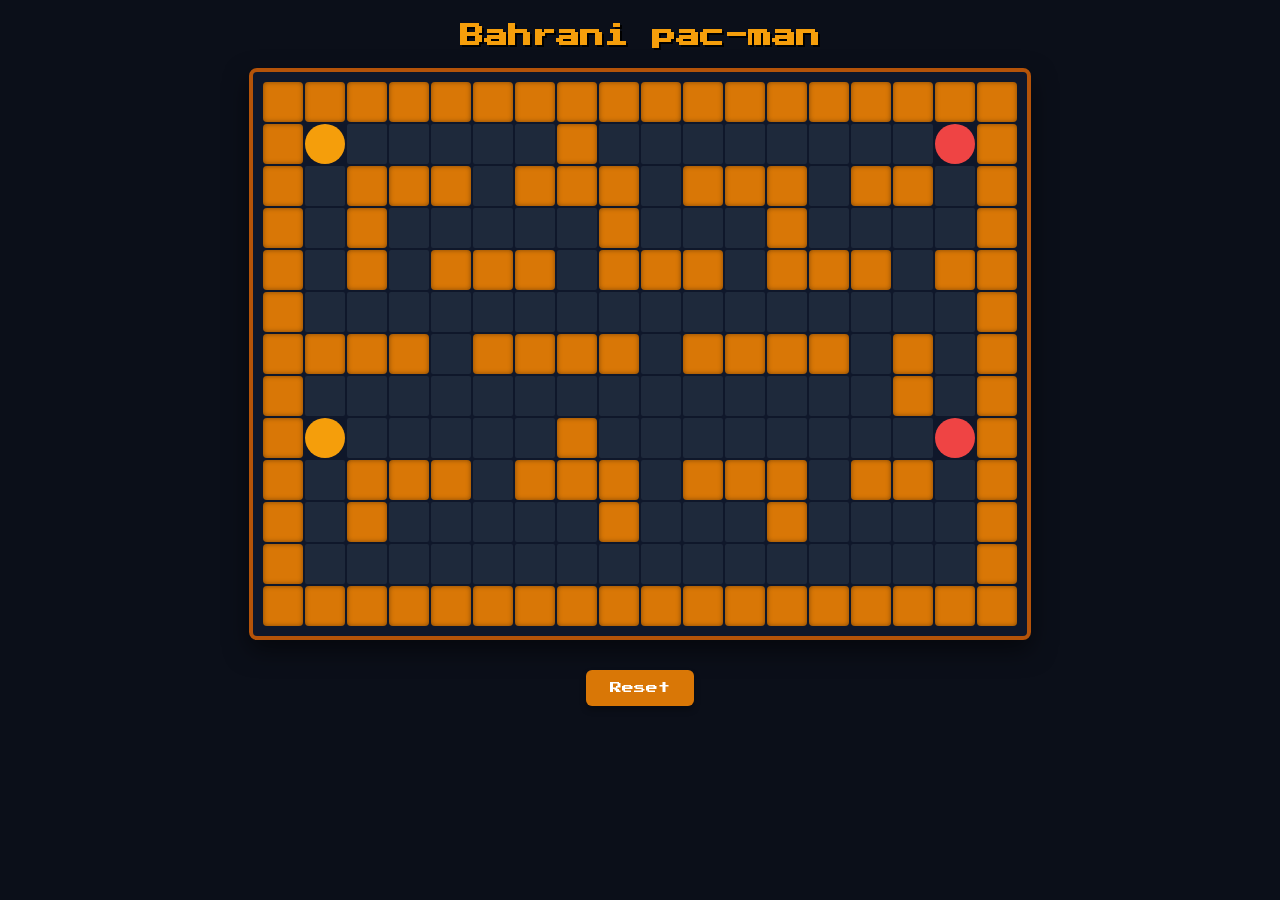
==== index.html @ 816e4cd8 "fix(css): update grid-template-columns to repeat 18 times for proper maze layout alignment" ====
<!DOCTYPE html>
<html lang="en">
<head>
    <meta charset="UTF-8">
    <meta name="viewport" content="width=device-width, initial-scale=1.0">
    <title>Bahraini Pac-Man</title>
    <link rel="stylesheet" href="./css/style.css">
    <script src="./Js/game.js" defer></script>
</head>
<body>
    <div id="header-title">
    <h1>Bahrani pac-man</h1>
    </div>
    <div id="game-container">
        <div id="maze-container"></div>
    </div>

    <div id="btn-container">
        <button id="reset-btn">Reset</button>
    </div>
</body>
</html>
---- css/style.css ----
@import url('https://fonts.googleapis.com/css2?family=Press+Start+2P&display=swap');

body {
  background-color: #0b0f19;
}

#header-title {
  display: flex;
  flex-direction: column;
  align-items: start;
  justify-content: center;
  align-items: center;
  gap: 10px;

}

h1 {
  font-family: 'Press Start 2P', cursive;
  color: #f59e0b;
  text-align: center;
  font-size: 24px;
  margin-bottom: 20px;
  text-shadow: 2px 2px #000000;
}

#game-container {
  display: flex;
  justify-content: center;
  align-items: center;
}

#maze-container {
  display: grid;
  grid-template-columns: repeat(18, 40px);
  grid-template-rows: repeat(11, 40px);
  gap: 2px;
  background-color: #0f172a;
  padding: 10px;
  border: 4px solid #b45309;
  border-radius: 8px;
  box-shadow: 0 10px 25px rgba(0, 0, 0, 0.5);
}

.tile {
  width: 40px;
  height: 40px;
}

.wall {
  background-color: #d97706;
  border-radius: 4px;
  box-shadow: inset 0 0 5px rgba(0, 0, 0, 0.4);
}

.path {
  background-color: #1e293b;
  border-radius: 2px;
}

.player-spawn {
  background-color: #f59e0b;
  border-radius: 50%;
}

.enemy-path {
  background-color: #ef4444;
  border-radius: 50%;
}
#btn-container{
  display: flex;
  flex-direction: row;
  align-items: center;
  justify-content: center;
  justify-content: space-evenly;
  margin: 30px;
}

#reset-btn {
  font-family: 'Press Start 2P', cursive;
  background-color: #d97706;
  color: #ffffff;
  border: none;
  padding: 12px 24px;
  font-size: 12px;
  border-radius: 6px;
  cursor: pointer;
  box-shadow: 0 4px 6px rgba(0, 0, 0, 0.3);
  transition: background-color 0.2s ease, transform 0.1s ease;
}

#reset-btn:hover {
  background-color: #b45309;
}

#reset-btn:active {
  transform: scale(0.95);
}
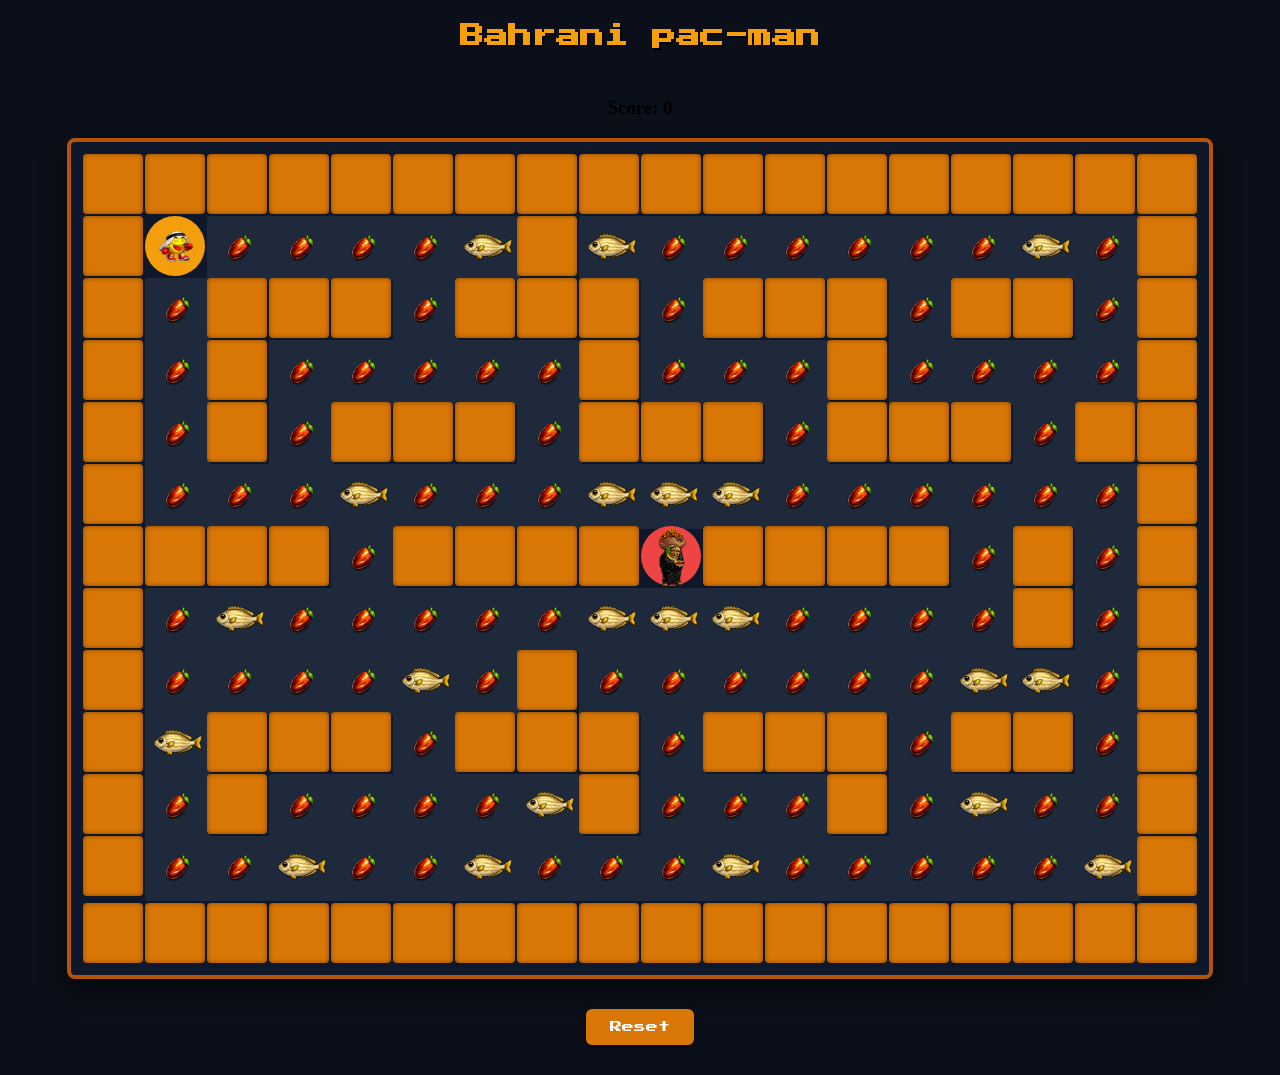
==== commit 152dfbb9: "feat(items): add collectable items in the the maze 4 represent date 5 represent fish" ====
--- a/index.html
+++ b/index.html
@@ -1,5 +1,6 @@
 <!DOCTYPE html>
 <html lang="en">
+
 <head>
     <meta charset="UTF-8">
     <meta name="viewport" content="width=device-width, initial-scale=1.0">
@@ -7,16 +8,20 @@
     <link rel="stylesheet" href="./css/style.css">
     <script src="./Js/game.js" defer></script>
 </head>
+
 <body>
     <div id="header-title">
-    <h1>Bahrani pac-man</h1>
+        <h1>Bahrani pac-man</h1>
+        <h3>Score: <span id="score">0</span></h3>
     </div>
     <div id="game-container">
         <div id="maze-container"></div>
+
     </div>
 
     <div id="btn-container">
         <button id="reset-btn">Reset</button>
     </div>
 </body>
+
 </html>
--- a/css/style.css
+++ b/css/style.css
@@ -31,19 +31,19 @@
 
 #maze-container {
   display: grid;
-  grid-template-columns: repeat(18, 40px);
-  grid-template-rows: repeat(11, 40px);
+  grid-template-columns: repeat(18, 60px);
+  grid-template-rows: repeat(11, 60px);
   gap: 2px;
   background-color: #0f172a;
-  padding: 10px;
+  padding: 12px;
   border: 4px solid #b45309;
   border-radius: 8px;
   box-shadow: 0 10px 25px rgba(0, 0, 0, 0.5);
 }
 
 .tile {
-  width: 40px;
-  height: 40px;
+  width: 60px;
+  height: 60px;
 }
 
 .wall {
@@ -62,11 +62,44 @@
   border-radius: 50%;
 }
 
+.player {
+  width: 65px;
+  height: 65px;
+  object-fit: contain;
+  display: block;
+  margin: auto;
+}
+
 .enemy-path {
   background-color: #ef4444;
   border-radius: 50%;
 }
-#btn-container{
+
+.ghost {
+  width: 65px;
+  height: 65px;
+  object-fit: contain;
+  display: block;
+  margin: auto;
+}
+
+.date {
+  width: 65px;
+  height: 65px;
+  object-fit: contain;
+  display: block;
+  margin: auto;
+}
+
+.fish {
+  width: 65px;
+  height: 65px;
+  object-fit: contain;
+  display: block;
+  margin: auto;
+}
+
+#btn-container {
   display: flex;
   flex-direction: row;
   align-items: center;
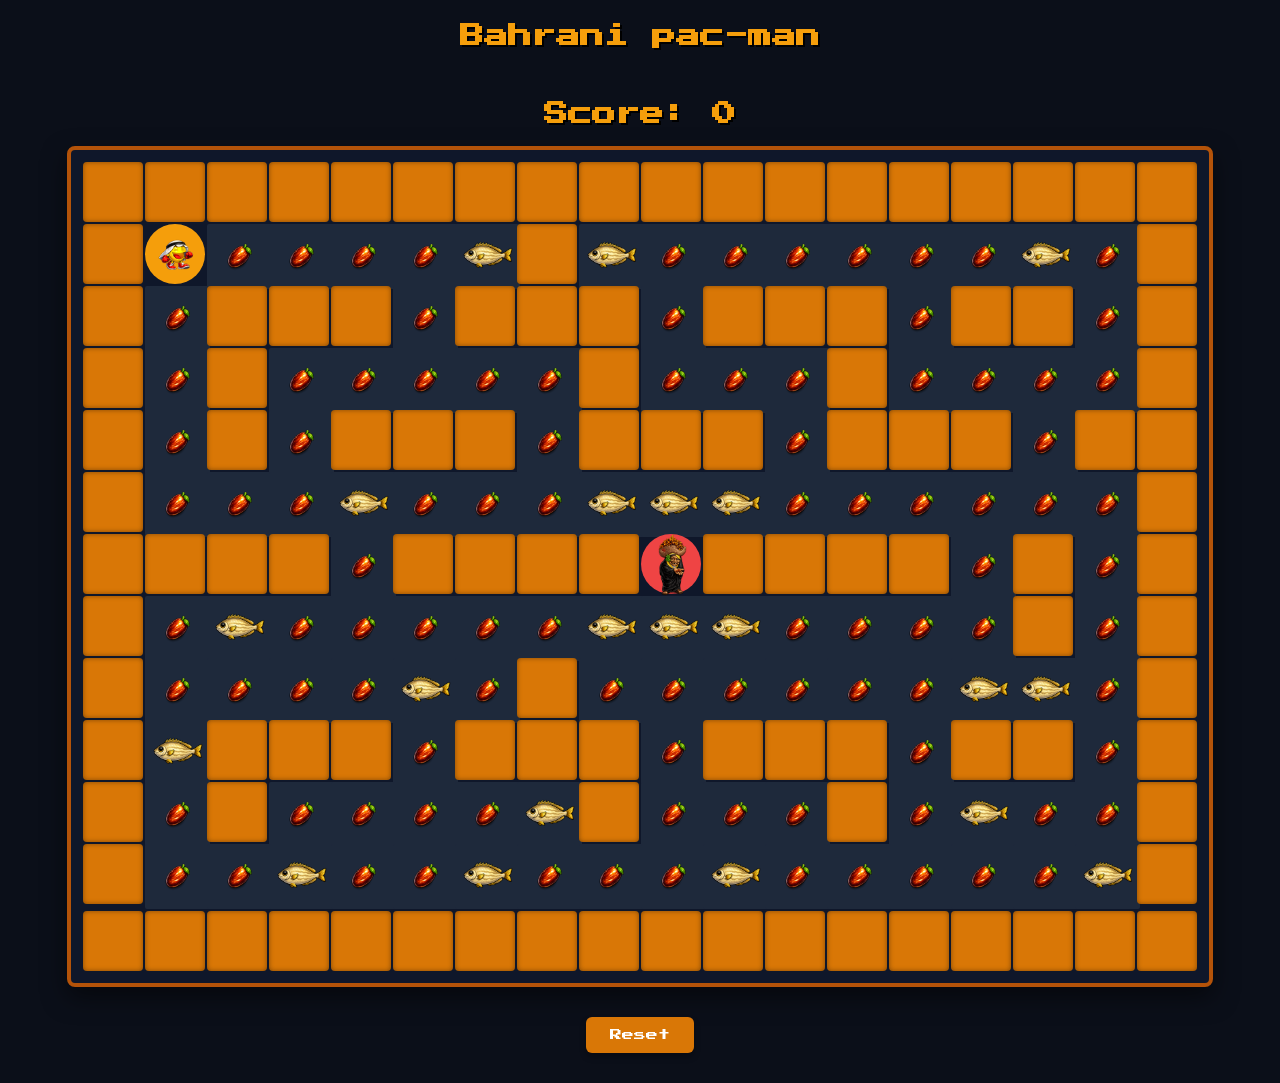
==== commit 5d65830b: "feat(scoring system): add scoring system and display the score in HTML, fish = 20 , date=10" ====
--- a/index.html
+++ b/index.html
@@ -12,7 +12,7 @@
 <body>
     <div id="header-title">
         <h1>Bahrani pac-man</h1>
-        <h3>Score: <span id="score">0</span></h3>
+        <h3>Score: <span id="score-board">0</span></h3>
     </div>
     <div id="game-container">
         <div id="maze-container"></div>
--- a/css/style.css
+++ b/css/style.css
@@ -12,6 +12,14 @@
   align-items: center;
   gap: 10px;
 
+}
+#header-title h3 {
+  font-family: 'Press Start 2P', cursive;
+  color: #f59e0b;
+  text-align: center;
+  font-size: 24px;
+  margin-bottom: 20px;
+  text-shadow: 2px 2px #000000;
 }
 
 h1 {
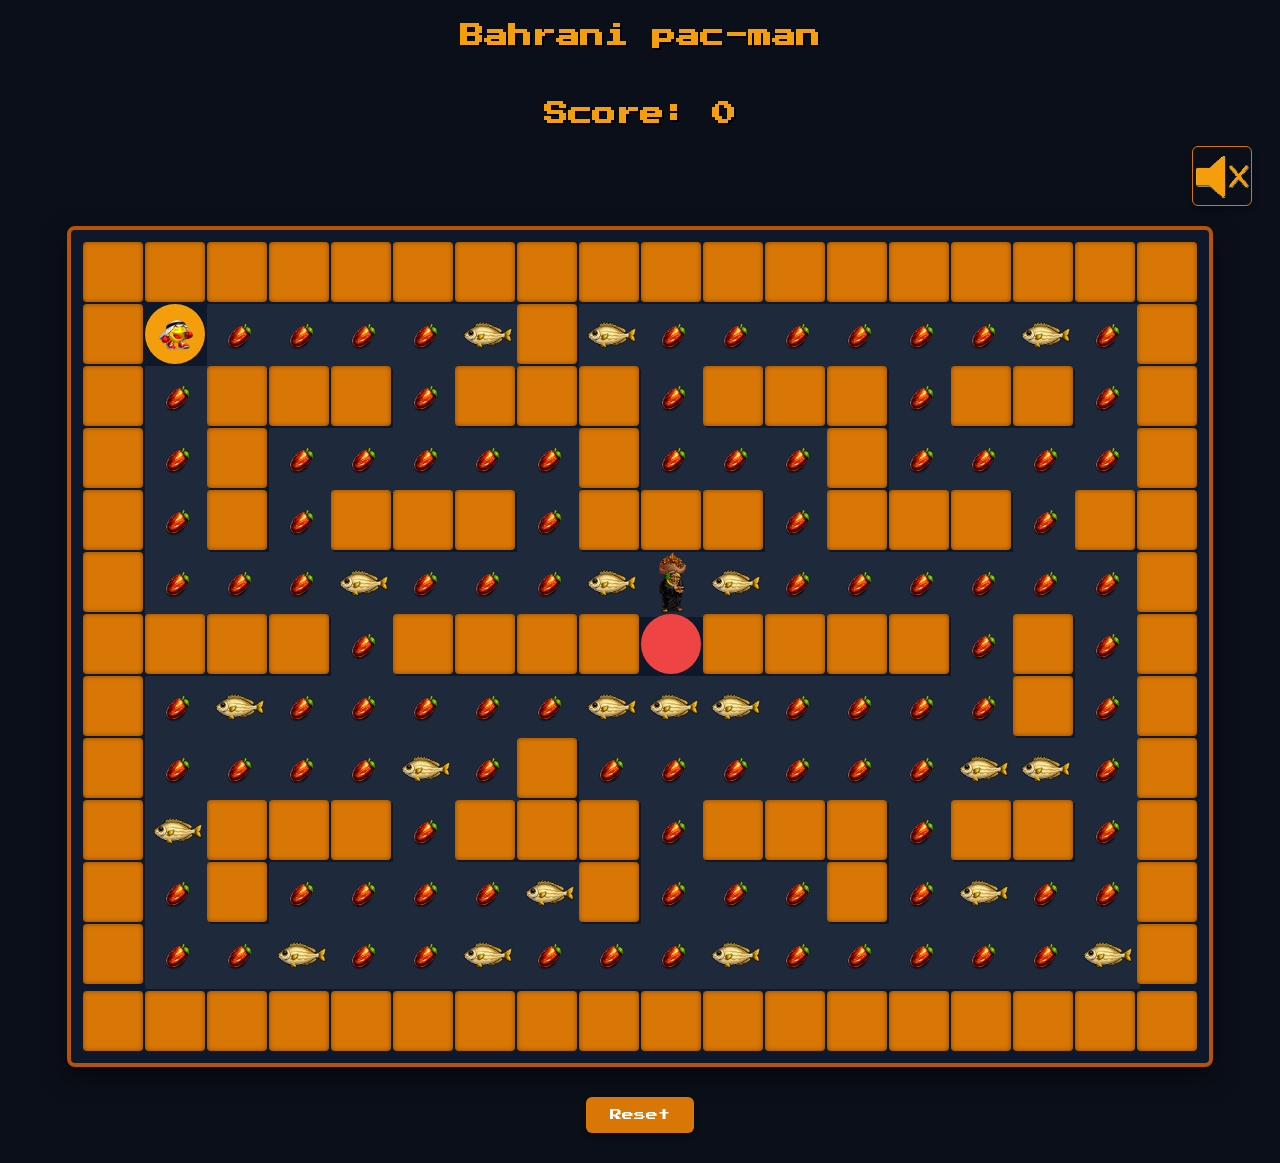
==== commit 4e4871c6: "feat(HTML): add mute sound icon with styling" ====
--- a/index.html
+++ b/index.html
@@ -14,6 +14,9 @@
         <h1>Bahrani pac-man</h1>
         <h3>Score: <span id="score-board">0</span></h3>
     </div>
+    <div id="audio-container">
+        <button id="mute-btn"></button>
+    </div>
     <div id="game-container">
         <div id="maze-container"></div>
 
--- a/css/style.css
+++ b/css/style.css
@@ -13,6 +13,7 @@
   gap: 10px;
 
 }
+
 #header-title h3 {
   font-family: 'Press Start 2P', cursive;
   color: #f59e0b;
@@ -30,6 +31,33 @@
   margin-bottom: 20px;
   text-shadow: 2px 2px #000000;
 }
+
+#audio-container {
+  display: flex;
+  flex-direction: row-reverse;
+  justify-content: space-between;
+  margin-bottom: 20px;
+  margin-right: 20px;
+  gap: 10px;
+}
+
+#mute-btn {
+  background-image: url('../assets/mute.png');
+  background-size: cover;
+  border: 1px solid #d97706;
+  padding: 12px 24px;
+  width: 60px;
+  height: 60px;
+  border-radius: 6px;
+  cursor: pointer;
+  box-shadow: 0 4px 6px rgba(0, 0, 0, 0.3);
+}
+
+
+
+
+
+
 
 #game-container {
   display: flex;
@@ -89,6 +117,7 @@
   object-fit: contain;
   display: block;
   margin: auto;
+  z-index: 1000;
 }
 
 .date {
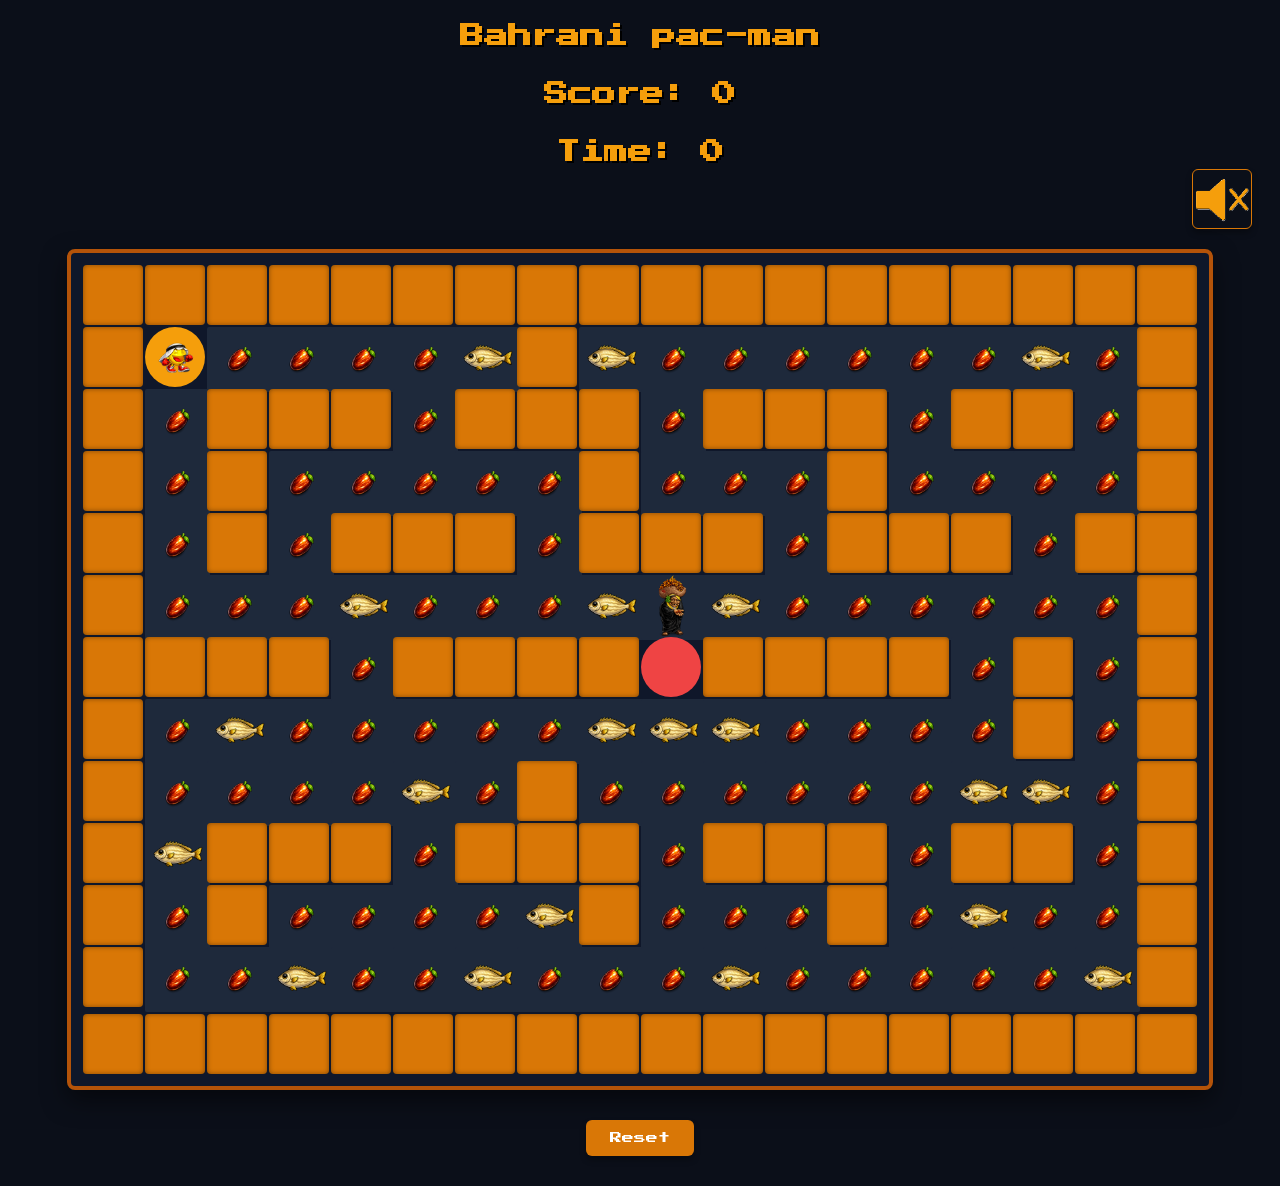
==== commit 499d47fc: "feat(JS): add startGame function" ====
--- a/index.html
+++ b/index.html
@@ -13,10 +13,13 @@
     <div id="header-title">
         <h1>Bahrani pac-man</h1>
         <h3>Score: <span id="score-board">0</span></h3>
+        <h3>Time:  <span id="time-board">0</span></h3>
     </div>
     <div id="audio-container">
         <button id="mute-btn"></button>
     </div>
+    <audio id="bg-audio" src="./assets/PacMan-audio.mp3" loop></audio>
+
     <div id="game-container">
         <div id="maze-container"></div>
 
--- a/css/style.css
+++ b/css/style.css
@@ -10,7 +10,7 @@
   align-items: start;
   justify-content: center;
   align-items: center;
-  gap: 10px;
+  gap: 5px;
 
 }
 
@@ -19,7 +19,7 @@
   color: #f59e0b;
   text-align: center;
   font-size: 24px;
-  margin-bottom: 20px;
+  margin-bottom: 5px;
   text-shadow: 2px 2px #000000;
 }
 
@@ -28,7 +28,7 @@
   color: #f59e0b;
   text-align: center;
   font-size: 24px;
-  margin-bottom: 20px;
+  margin-bottom: 5px;
   text-shadow: 2px 2px #000000;
 }
 
@@ -52,12 +52,6 @@
   cursor: pointer;
   box-shadow: 0 4px 6px rgba(0, 0, 0, 0.3);
 }
-
-
-
-
-
-
 
 #game-container {
   display: flex;
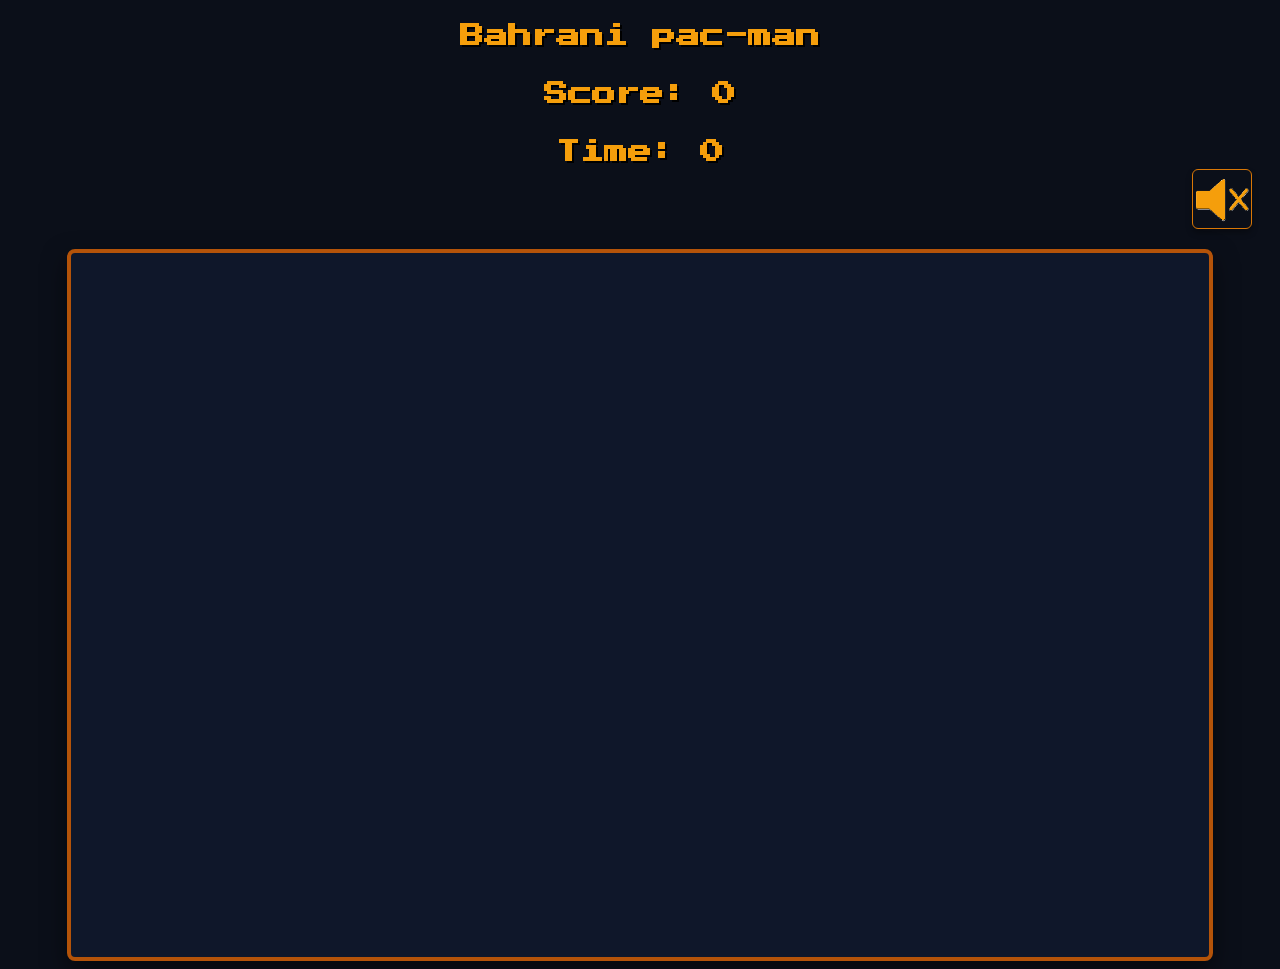
==== commit 1c1f71d4: "Add(HTML): add overlay element to display win or lose message rather that old way which is alert" ====
--- a/index.html
+++ b/index.html
@@ -13,7 +13,7 @@
     <div id="header-title">
         <h1>Bahrani pac-man</h1>
         <h3>Score: <span id="score-board">0</span></h3>
-        <h3>Time:  <span id="time-board">0</span></h3>
+        <h3>Time: <span id="time-board">0</span></h3>
     </div>
     <div id="audio-container">
         <button id="mute-btn"></button>
@@ -25,9 +25,16 @@
 
     </div>
 
-    <div id="btn-container">
-        <button id="reset-btn">Reset</button>
+    <div id="overlay">
+        <div id="overlay-content">
+            <h1>Game Over: <span id="message"></span></h1>
+            <p>Your score: <span id="final-score">0</span></p>
+            <p>Your Time: <span id="final-time">0</span></p>
+            <button id="reset-btn">Restart</button>
+        </div>
     </div>
+
+
 </body>
 
 </html>
--- a/css/style.css
+++ b/css/style.css
@@ -158,4 +158,28 @@
 
 #reset-btn:active {
   transform: scale(0.95);
-}+}
+
+#overlay {
+  position: fixed;
+  top: 0;
+  left: 0;
+  width: 100%;
+  height: 100%;
+  background-color: rgba(0, 0, 0, 0.8);
+  display: none;
+  justify-content: center;
+  align-items: center;
+  z-index: 1000;
+}
+
+#overlay-content {
+  background-color: #1e293b;
+  padding: 20px;
+  border-radius: 8px;
+  text-align: center;
+  box-shadow: 0 4px 6px rgba(0, 0, 0, 0.3);
+  color: #f59e0b;
+  font-family: 'Press Start 2P', cursive;
+}
+
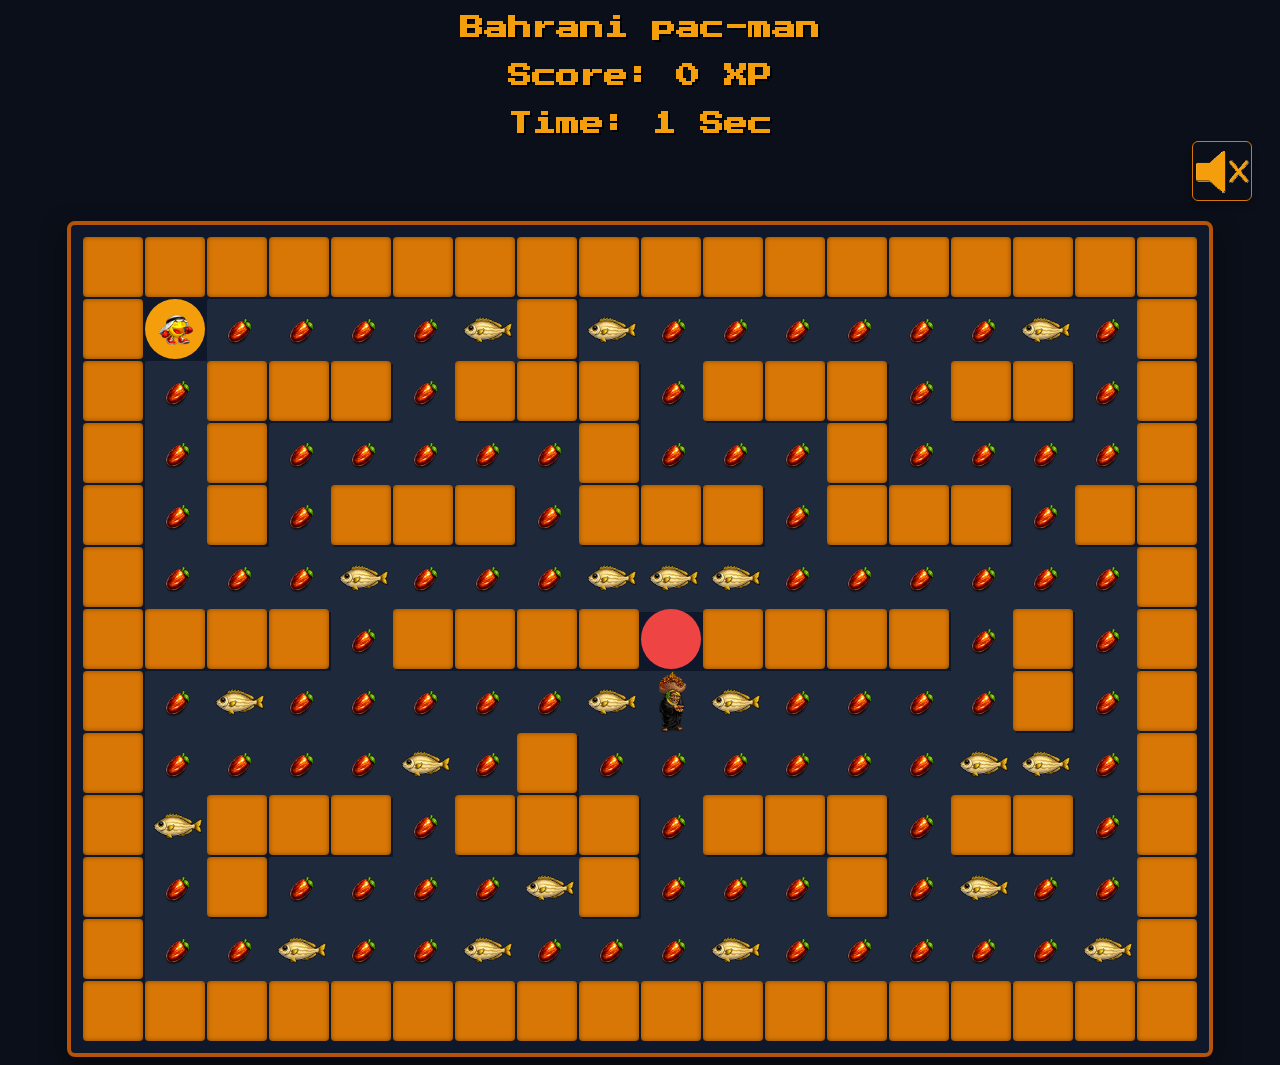
==== commit 9378e022: "fix(CSS): increase the message container size and font size" ====
--- a/index.html
+++ b/index.html
@@ -12,8 +12,8 @@
 <body>
     <div id="header-title">
         <h1>Bahrani pac-man</h1>
-        <h3>Score: <span id="score-board">0</span></h3>
-        <h3>Time: <span id="time-board">0</span></h3>
+        <h3>Score: <span id="score-board">0</span> XP</h3>
+        <h3>Time: <span id="time-board">0</span> Sec</h3>
     </div>
     <div id="audio-container">
         <button id="mute-btn"></button>
@@ -25,15 +25,16 @@
 
     </div>
 
-    <div id="overlay">
-        <div id="overlay-content">
-            <h1>Game Over: <span id="message"></span></h1>
-            <p>Your score: <span id="final-score">0</span></p>
-            <p>Your Time: <span id="final-time">0</span></p>
-            <button id="reset-btn">Restart</button>
+    <div id="parent-overlay">
+        <div id="overlay">
+            <div id="overlay-content">
+                <h1>Game Over: <span id="message"></span></h1>
+                <p>Your score: <span id="final-score">0</span> </p>
+                <p>Your Time: <span id="final-time">0</span></p>
+                <button id="reset-btn">Restart</button>
+            </div>
         </div>
     </div>
-
 
 </body>
 
--- a/css/style.css
+++ b/css/style.css
@@ -8,9 +8,10 @@
   display: flex;
   flex-direction: column;
   align-items: start;
-  justify-content: center;
+  justify-content: space-between;
+  display: inline;
   align-items: center;
-  gap: 5px;
+
 
 }
 
@@ -62,7 +63,7 @@
 #maze-container {
   display: grid;
   grid-template-columns: repeat(18, 60px);
-  grid-template-rows: repeat(11, 60px);
+  grid-template-rows: repeat(13, 60px);
   gap: 2px;
   background-color: #0f172a;
   padding: 12px;
@@ -130,14 +131,7 @@
   margin: auto;
 }
 
-#btn-container {
-  display: flex;
-  flex-direction: row;
-  align-items: center;
-  justify-content: center;
-  justify-content: space-evenly;
-  margin: 30px;
-}
+
 
 #reset-btn {
   font-family: 'Press Start 2P', cursive;
@@ -171,15 +165,24 @@
   justify-content: center;
   align-items: center;
   z-index: 1000;
+  /* gap: 30px; */
+  padding: 20px;
+
+
 }
 
 #overlay-content {
-  background-color: #1e293b;
+  width: 40%;
+  height: 20%;
   padding: 20px;
   border-radius: 8px;
   text-align: center;
+  background-color: #1e293b;
+  font-size: 24px;
+  border: 4px solid #f59e0b;
+  border-radius: 8px;
   box-shadow: 0 4px 6px rgba(0, 0, 0, 0.3);
+  
   color: #f59e0b;
   font-family: 'Press Start 2P', cursive;
-}
-
+}
